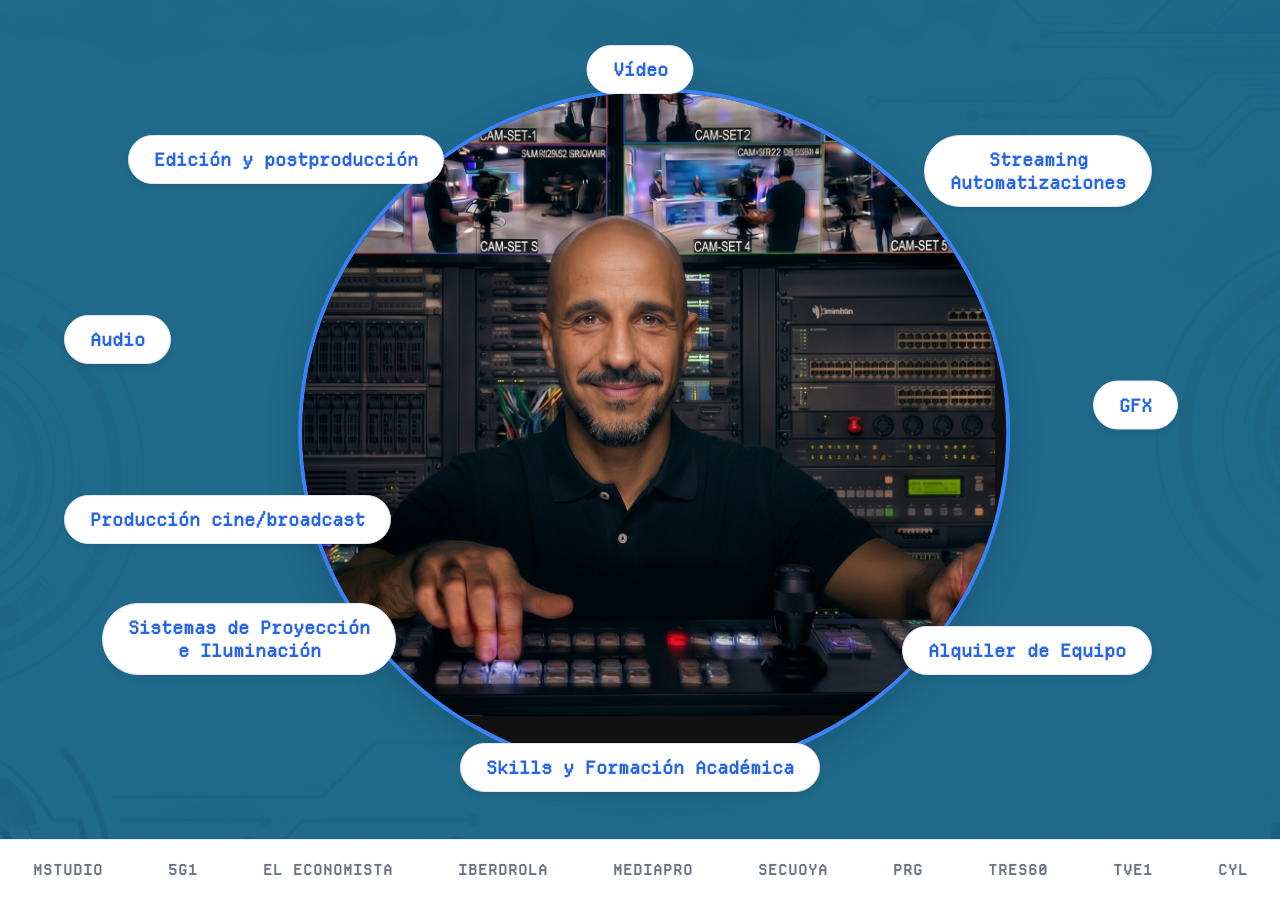
==== 00.portada_portfolio.html @ f274e296 "Estado inicial del portfolio (antes de las mejoras) Co-Authored-By: Claude Opus 5.5 <noreply@anthrop" ====
<!doctype html>
<html lang="es">
  <head>
    <meta charset="UTF-8" />
    <meta name="viewport" content="width=device-width, initial-scale=1.0" />
    <title>Portfolio - Borja Bonilla</title>
    
    <!-- Enlazamos tu archivo CSS externo que tienes a salvo -->
    <link rel="stylesheet" href="style.css" />
    
  </head>
  <body>
    <div class="pantalla-completa">
      <!-- FOTO CENTRAL -->
      <div class="foto-borja">
        <img src="gaveta/borjavideo.jpg" alt="Borja Control" />
      </div>

      <!-- HIPERVÍNCULOS (Menú) -->
      <!-- Enlace activo a tu página de vídeo -->
      <a href="video.html" class="enlace-categoria pos-video">Vídeo</a>
      <a href="streaming.html" class="enlace-categoria pos-streaming">Streaming <br/> Automatizaciones</a>
      <a href="gfx.html" class="enlace-categoria pos-gfx">GFX</a>
      <a href="index.html" class="enlace-categoria pos-alquiler">Alquiler de Equipo</a>
      <a href="formacion.html" class="enlace-categoria pos-formacion">Skills y Formación Académica</a>
      <a href="proyeccion.html" class="enlace-categoria pos-proyeccion">Sistemas de Proyección<br/>e Iluminación</a>
      <a href="produccion.html" class="enlace-categoria pos-produccion">Producción cine/broadcast</a>
      <a href="audio.html" class="enlace-categoria pos-audio">Audio</a>
      <a href="edicion.html" class="enlace-categoria pos-edicion">Edición y postproducción</a>

      <!-- BANNER INFERIOR -->
      <div class="banner-logos">
        <span>MStudio</span>
        <span>5G1</span>
        <span>El Economista</span>
        <span>Iberdrola</span>
        <span>Mediapro</span>
        <span>Secuoya</span>
        <span>PRG</span>
        <span>Tres60</span>
        <span>TVE1</span>
        <span>CyL</span>
      </div>
    </div>
  </body>
</html>
---- style.css ----
/* 1. CARGAMOS TU FUENTE LOCAL */
@font-face {
  font-family: "DepartureMono";
  src:
    url("DepartureMono-1.500/DepartureMono-Regular.woff") format("opentype"),
    url("DepartureMono-1.500/DepartureMono-Regular.woff2") format("truetype");
  font-weight: normal;
  font-style: normal;
}

/* 2. ESTILOS GENERALES */
body {
  margin: 0;
  padding: 0;
  background-color: #217396;
  background-image: url("gaveta/FONDO GENERAL.jpg");
  background-position: center center;
  background-repeat: no-repeat;
  background-size: cover;
  background-blend-mode: multiply;
  color: #2a3546;
  font-family: "DepartureMono", monospace;
  overflow: hidden;
}

.pantalla-completa {
  position: relative;
  width: 100vw;
  height: 100vh;
}

/* 3. TU FOTO EN EL CENTRO */
.foto-borja {
  position: absolute;
  top: 48%;
  left: 50%;
  transform: translate(-48%, -50%);
  width: 780px;
  height: 680px;
  max-width: 55vw;
  border-radius: 50%;
  overflow: hidden;
  background: #111;
  border: 4px solid #3b82f6;
  box-shadow: 0 10px 35px rgba(0, 0, 0, 0.15);
  z-index: 1;
}

.foto-borja img {
  width: 100%;
  height: 100%;
  object-fit: cover;
  display: block;
  transform: scale(1.1) translate(-6%, -12%);
}

/* 4. ESTILO DE LOS HIPERVÍNCULOS */
.enlace-categoria {
  position: absolute;
  text-decoration: none;
  font-size: 1.1rem;
  padding: 12px 25px;
  background-color: #ffffff;
  color: #2563eb;
  font-weight: 600;
  border: 1px solid #e5e7eb;
  border-radius: 50px;
  box-shadow: 0 4px 6px rgba(0, 0, 0, 0.05);
  transition: all 0.3s ease;
  z-index: 2;
  text-align: center;
}

.enlace-categoria:hover {
  background-color: #f3f4f6;
  color: #1d4ed8;
  transform: translateY(-5px);
  box-shadow: 0 10px 15px rgba(0, 0, 0, 0.1);
}

/* --- POSICIONES EXACTAS --- */
.pos-video {
  top: 5%;
  left: 50%;
  transform: translateX(-50%);
}
.pos-streaming {
  top: 15%;
  right: 10%;
}
.pos-gfx {
  top: 45%;
  right: 8%;
  transform: translateY(-50%);
}
.pos-alquiler {
  bottom: 25%;
  right: 10%;
}
.pos-formacion {
  bottom: 12%;
  left: 50%;
  transform: translateX(-50%);
}
.pos-proyeccion {
  bottom: 25%;
  left: 8%;
}
.pos-produccion {
  top: 55%;
  left: 5%;
}
.pos-audio {
  top: 35%;
  left: 5%;
}
.pos-edicion {
  top: 15%;
  left: 10%;
}

/* 5. BANNER INFERIOR PARA LOGOS */
.banner-logos {
  position: absolute;
  bottom: 0;
  left: 0;
  width: 100%;
  height: 60px;
  background-color: #ffffff;
  border-top: 1px solid #e5e7eb;
  display: flex;
  justify-content: space-around;
  align-items: center;
  z-index: 3;
  box-shadow: 0 -4px 6px rgba(0, 0, 0, 0.02);
}

.banner-logos span {
  color: #6b7280;
  font-size: 0.9rem;
  text-transform: uppercase;
  letter-spacing: 1px;
  font-weight: bold;
}

@media (max-width: 768px) {
  body {
    overflow: auto;
  }

  .pantalla-completa {
    position: relative;
    width: 100%;
    min-height: 100vh;
    height: auto;
    display: flex;
    flex-direction: column;
    align-items: center;
    justify-content: flex-start;
    padding: 24px 16px 120px;
    box-sizing: border-box;
  }

  .foto-borja {
    position: relative;
    top: auto;
    left: auto;
    transform: none;
    width: min(72vw, 300px);
    height: min(72vw, 300px);
    max-width: 300px;
    margin: 20px auto 12px;
    border-width: 3px;
  }

  .enlace-categoria {
    position: static;
    display: inline-block;
    width: min(90vw, 280px);
    margin: 8px auto;
    font-size: 0.8rem;
    padding: 12px 14px;
    transform: none;
  }

  .banner-logos {
    height: auto;
    min-height: 60px;
    padding: 10px 12px;
    display: flex;
    flex-wrap: wrap;
    gap: 8px 16px;
    justify-content: center;
  }

  .banner-logos span {
    font-size: 0.68rem;
    letter-spacing: 0.8px;
  }
}
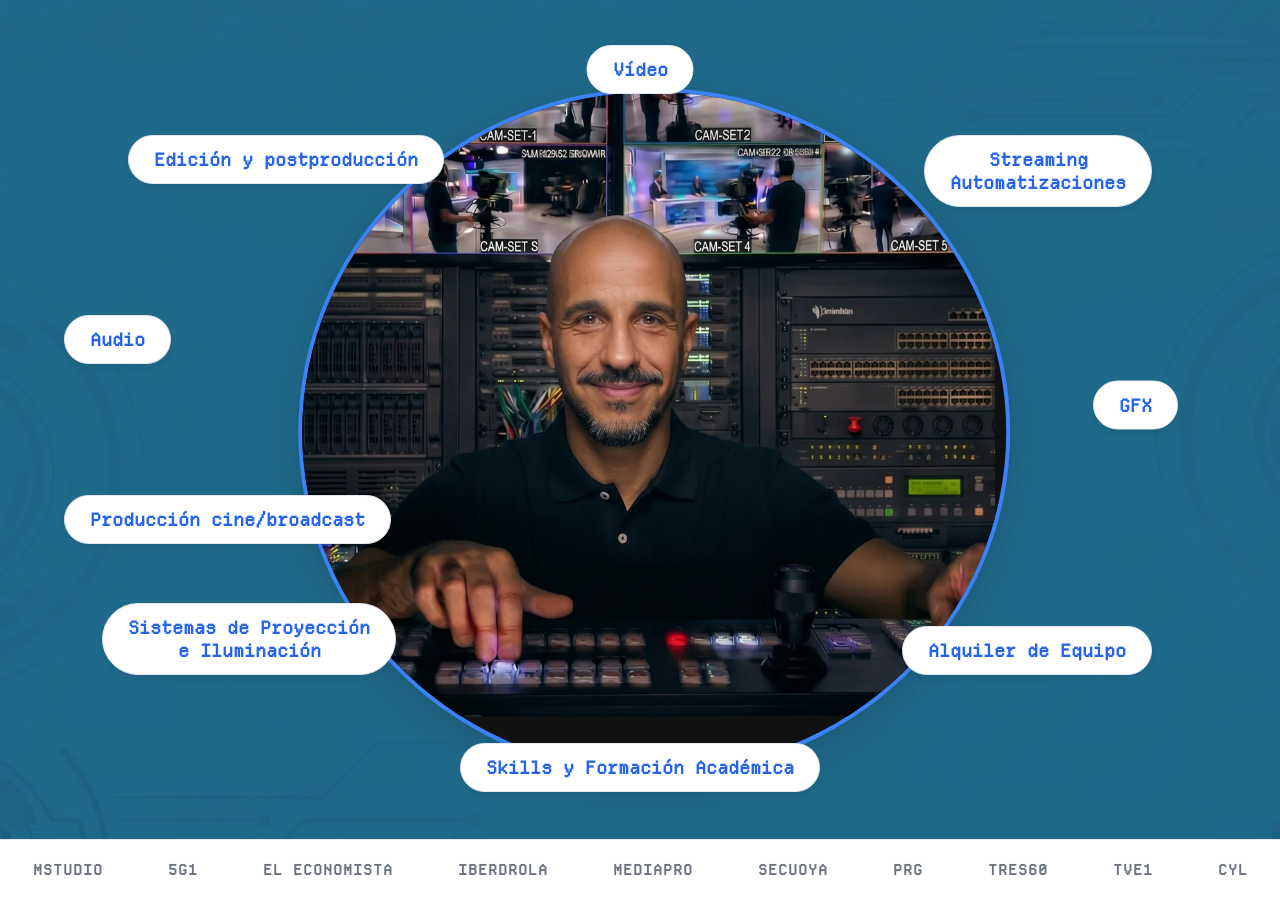
==== commit 2730a6be: "Etapa 2: imágenes a WebP (39,9 MB -> 4,3 MB) y carga diferida Co-Authored-By: Claude Opus 5.5 <norep" ====
--- a/00.portada_portfolio.html
+++ b/00.portada_portfolio.html
@@ -13,7 +13,7 @@
     <div class="pantalla-completa">
       <!-- FOTO CENTRAL -->
       <div class="foto-borja">
-        <img src="gaveta/borjavideo.jpg" alt="Borja Control" />
+        <img src="gaveta/borjavideo.webp" alt="Borja Control" />
       </div>
 
       <!-- HIPERVÍNCULOS (Menú) -->
@@ -21,7 +21,7 @@
       <a href="video.html" class="enlace-categoria pos-video">Vídeo</a>
       <a href="streaming.html" class="enlace-categoria pos-streaming">Streaming <br/> Automatizaciones</a>
       <a href="gfx.html" class="enlace-categoria pos-gfx">GFX</a>
-      <a href="index.html" class="enlace-categoria pos-alquiler">Alquiler de Equipo</a>
+      <a href="../Equipo-Borja-main/index.html" class="enlace-categoria pos-alquiler">Alquiler de Equipo</a>
       <a href="formacion.html" class="enlace-categoria pos-formacion">Skills y Formación Académica</a>
       <a href="proyeccion.html" class="enlace-categoria pos-proyeccion">Sistemas de Proyección<br/>e Iluminación</a>
       <a href="produccion.html" class="enlace-categoria pos-produccion">Producción cine/broadcast</a>
--- a/style.css
+++ b/style.css
@@ -2,8 +2,8 @@
 @font-face {
   font-family: "DepartureMono";
   src:
-    url("DepartureMono-1.500/DepartureMono-Regular.woff") format("opentype"),
-    url("DepartureMono-1.500/DepartureMono-Regular.woff2") format("truetype");
+    url("DepartureMono-1.500/DepartureMono-Regular.woff2") format("woff2"),
+    url("DepartureMono-1.500/DepartureMono-Regular.woff") format("woff");
   font-weight: normal;
   font-style: normal;
 }
@@ -13,7 +13,7 @@
   margin: 0;
   padding: 0;
   background-color: #217396;
-  background-image: url("gaveta/FONDO GENERAL.jpg");
+  background-image: url("gaveta/fondo-general.webp");
   background-position: center center;
   background-repeat: no-repeat;
   background-size: cover;
